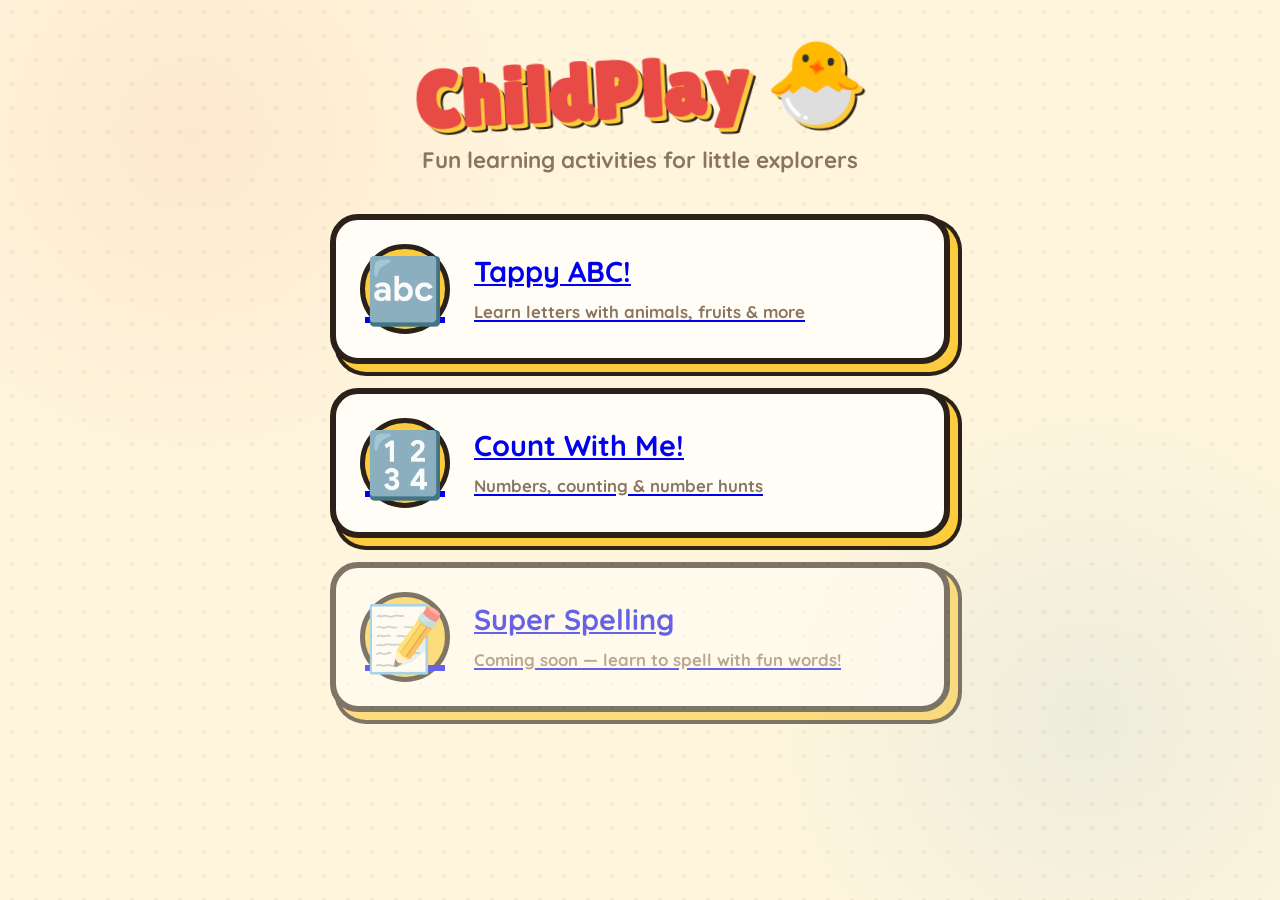
==== index.html @ 3441d0ae "Create homepage" ====
<!DOCTYPE html>
<html lang="en">
<head>
<meta charset="UTF-8">
<meta name="viewport" content="width=device-width, initial-scale=1.0">
<title>🌱 Little Learner</title>

<!-- Preload fonts used by common_ui.css -->
<link rel="preconnect" href="https://fonts.googleapis.com">
<link rel="preconnect" href="https://fonts.gstatic.com" crossorigin>
<link href="https://fonts.googleapis.com/css2?family=Lilita+One&family=Quicksand:wght@500;700&display=swap" rel="stylesheet">

<!-- Shared UI kit (reset, colors, cards, buttons, animations, etc.) -->
<link rel="stylesheet" href="css/common_ui.css">

<style>
  /* Home page specific styles */
  .hero {
    text-align: center;
    margin: 20px 0 40px;
  }
  .hero h1 {
    font-size: clamp(2.8rem, 8vw, 5rem);
    color: var(--red);
    text-shadow: 4px 4px 0 var(--yellow), 6px 6px 0 var(--ink);
    transform: rotate(-3deg);
    margin-bottom: 8px;
  }
  .hero .tagline {
    font-size: 1.4rem;
    color: #8a7560;
    font-weight: 700;
  }

  .activities-menu {
    width: 100%;
    max-width: 620px;
    display: flex;
    flex-direction: column;
    gap: 24px;
    margin: 0 auto;
  }

  .menu-card {
    display: flex;
    align-items: center;
    gap: 24px;
    padding: 24px;
    font-size: 1.8rem;
    text-align: left;
    cursor: pointer;
  }

  .menu-card .emoji {
    font-size: 4rem;
    width: 90px;
    height: 90px;
    display: grid;
    place-items: center;
    background: var(--yellow);
    border-radius: 50%;
    flex-shrink: 0;
    border: 5px solid var(--ink);
  }

  .coming-soon {
    opacity: 0.6;
    pointer-events: none;
  }
</style>
</head>
<body>

<div class="hero">
  <h1>ChildPlay 🐣</h1>
  <p class="tagline">Fun learning activities for little explorers</p>
</div>

<div class="activities-menu">
  <!-- Letters -->
  <a href="activities/letters/en.html" class="menu-card ink-border press-transition">
    <div class="emoji">🔤</div>
    <div>
      <strong>Tappy ABC!</strong><br>
      <span class="subtitle">Learn letters with animals, fruits &amp; more</span>
    </div>
  </a>

  <!-- Numbers -->
  <a href="activities/numbers/en.html" class="menu-card ink-border press-transition">
    <div class="emoji">🔢</div>
    <div>
      <strong>Count With Me!</strong><br>
      <span class="subtitle">Numbers, counting &amp; number hunts</span>
    </div>
  </a>

  <!-- Spelling (placeholder - directory exists but not yet built) -->
  <a href="activities/spelling/" class="menu-card ink-border press-transition coming-soon">
    <div class="emoji">📝</div>
    <div>
      <strong>Super Spelling</strong><br>
      <span class="subtitle">Coming soon — learn to spell with fun words!</span>
    </div>
  </a>
</div>

<script>
// Simple press feedback using shared classes
document.querySelectorAll('.menu-card').forEach(card => {
  card.addEventListener('mousedown', () => card.classList.add('press-down'));
  card.addEventListener('mouseup', () => card.classList.remove('press-down'));
  card.addEventListener('mouseleave', () => card.classList.remove('press-down'));
});
</script>

</body>
</html>
---- css/common_ui.css ----
/*  ============================================================
    common_ui.css - Shared kids UI kit for consistency across pages
    ============================================================ */

/* Unified playful color palette (single source of truth for both apps) */
:root {
  --ink: #2B2118;
  --cream: #FFF5DC;
  --bg: var(--cream);
  --paper: #FFFDF5;
  --yellow: #FCCC3E;
  --red: #E84A45;
  --orange: #F4933E;
  --green: #6BBE5A;
  --teal: #3CB4B0;
  --blue: #4D9DE0;
  --purple: #A77BCC;
  --pink: #F58FB5;

  /* Rainbow for numbers, highlights, tiles */
  --c1: var(--red);
  --c2: var(--orange);
  --c3: var(--yellow);
  --c4: #95E06C;
  --c5: var(--teal);
  --c6: var(--blue);
  --c7: var(--purple);
  --c8: var(--pink);
  --c9: #C490E4;
  --c10: #6BCB77;

  /* Menu tile backgrounds */
  --tile1: #FFE3E3;
  --tile2: #DFFBF1;
  --tile3: #EDE4FF;

  --font-body: 'Quicksand', sans-serif;
}

/* ------------------------------------------------------------------
   1. RESET / BASE (now authoritative for both apps)
   ------------------------------------------------------------------ */
* {
  box-sizing: border-box;
  -webkit-tap-highlight-color: transparent;
  margin: 0;
  padding: 0;
}

html, body {
  height: 100%;
}

body {
  font-family: var(--font-body);
  color: var(--ink);
  touch-action: manipulation;
  background:
    radial-gradient(circle at 15% 15%, var(--bg-blob-1, rgba(232,74,69,0.08)) 0%, transparent 25%),
    radial-gradient(circle at 85% 80%, var(--bg-blob-2, rgba(77,157,224,0.10)) 0%, transparent 25%),
    var(--bg);
  background-size: auto, auto, 24px 24px;
  min-height: 100vh;
  display: flex;
  flex-direction: column;
  align-items: center;
  padding: 24px 16px 32px;
  overflow-x: hidden;
  position: relative;
  z-index: 1;
}


/* Polka-dot decorative layer (overridable per app) */
body::before {
  content: "";
  position: fixed;
  inset: 0;
  background-image:
    radial-gradient(circle, rgba(0,0,0,0.05) 1.5px, transparent 2px);
  background-size: 24px 24px;
  pointer-events: none;
  z-index: 0;
}

/* ------------------------------------------------------------------
   2. TYPOGRAPHY
   ------------------------------------------------------------------ */
.heading-display, h1, .home-title, .screen-title {
  font-family: 'Lilita One', cursive;
  letter-spacing: 1px;
  color: var(--ink);
}

.subtitle, .category-label, .hint, .home-sub, .parade-hint, .prompt-bar {
  font-weight: 700;
  color: #8a7560;
  font-size: 1.05rem;
}

/* ------------------------------------------------------------------
   3. SHARED INTERACTIVE ELEMENTS (buttons, cards, selects)
   ------------------------------------------------------------------ */
.ink-border { border: 4px solid var(--ink); }
.ink-shadow-sm { box-shadow: 0 4px 0 var(--ink); }
.ink-shadow-md { box-shadow: 0 5px 0 var(--ink); }
.ink-shadow-lg { box-shadow: 0 6px 0 var(--ink); }
.ink-shadow-xl { box-shadow: 0 8px 0 var(--ink); }
.press-transition {
  transition: transform 0.12s ease, box-shadow 0.12s ease;
}
.press-down:active,
.press-down.tap,
.press-down:active {
  transform: translate(2px, 2px);
  box-shadow: 2px 2px 0 var(--ink);
}

.icon-btn,
.alpha-btn {
  border: 4px solid var(--ink);
  background: white;
  color: var(--ink);
  cursor: pointer;
  display: grid;
  place-items: center;
  box-shadow: 4px 4px 0 var(--ink);
  transition: transform 0.12s, box-shadow 0.12s;
}
.icon-btn {
  width: 58px; height: 58px;
  border-radius: 50%;
  font-size: 1.8rem;
}
.alpha-btn {
  width: 46px; height: 46px;
  font-family: 'Lilita One', cursive;
  font-size: 1.6rem;
  border-radius: 12px;
  border-width: 3px;
}
.alpha-btn:hover, .icon-btn:hover {
  transform: translate(-2px, -2px);
  box-shadow: 6px 6px 0 var(--ink);
}
.alpha-btn:active, .icon-btn:active {
  transform: translate(2px, 2px);
  box-shadow: 2px 2px 0 var(--ink);
}
.alpha-btn.active {
  background: var(--yellow, #FCCC3E);
  transform: scale(1.12) rotate(-4deg);
}

select {
  font-family: var(--font-body, 'Quicksand', sans-serif);
  font-weight: 700;
  font-size: 1.15rem;
  padding: 10px 22px;
  border: 4px solid var(--ink);
  border-radius: 16px;
  background: white;
  color: var(--ink);
  cursor: pointer;
  box-shadow: 5px 5px 0 var(--ink);
  transition: transform 0.12s, box-shadow 0.12s;
  appearance: none;
  background-image: url("data:image/svg+xml;utf8,<svg xmlns='http://www.w3.org/2000/svg' width='14' height='10' viewBox='0 0 14 10'><path d='M1 1l6 7 6-7' stroke='%232B2118' stroke-width='2.5' fill='none' stroke-linecap='round' stroke-linejoin='round'/></svg>");
  background-repeat: no-repeat;
  background-position: right 14px center;
  padding-right: 42px;
}
select:hover { transform: translate(-2px, -2px); box-shadow: 7px 7px 0 var(--ink); }
select:active { transform: translate(2px, 2px); box-shadow: 2px 2px 0 var(--ink); }

.card, .menu-card, .count-area, .hunt-target, .prompt-bar {
  background: var(--paper);
  border: 6px solid var(--ink);
  border-radius: 28px;
  box-shadow: 8px 8px 0 var(--yellow), 8px 8px 0 4px var(--ink);
  padding: 20px;
  position: relative;
}

.menu-card.tile1 { background: var(--tile1); }
.menu-card.tile2 { background: var(--tile2); }
.menu-card.tile3 { background: var(--tile3); }


/* ------------------------------------------------------------------
   4. SHARED ANIMATIONS (standardized; pages can extend with specificity)
   ------------------------------------------------------------------ */
@keyframes pop {
  0%   { transform: scale(0.6) rotate(-1deg); opacity: 0; }
  55%  { transform: scale(1.08) rotate(2deg); opacity: 1; }
  80%  { transform: scale(0.97) rotate(-2deg); }
  100% { transform: scale(1) rotate(-1deg); }
}
.animate { animation: pop 0.45s ease-out; }

@keyframes wiggle {
  0%, 100% { transform: rotate(0deg); }
  25% { transform: rotate(-6deg) scale(1.05); }
  75% { transform: rotate(6deg) scale(1.05); }
}
.wiggle { animation: wiggle 0.5s ease-in-out; }

@keyframes float {
  0%, 100% { transform: translateY(0) rotate(-3deg); }
  50% { transform: translateY(-12px) rotate(3deg); }
}
.deco {
  position: fixed;
  font-size: 2.4rem;
  opacity: 0.55;
  pointer-events: none;
  animation: float 6s ease-in-out infinite;
  z-index: 0;
}

@keyframes shake {
  0%, 100% { transform: translateX(0); }
  25% { transform: translateX(-6px); }
  75% { transform: translateX(6px); }
}

@keyframes fall {
  to { transform: translateY(110vh) rotate(720deg); }
}

/* ------------------------------------------------------------------
   5. SHARED GAME/UI COMPONENTS
   ------------------------------------------------------------------ */
.stage, .screen, .count-stage, .hunt-stage {
  width: 100%;
  max-width: 720px;
  display: flex;
  flex-direction: column;
  align-items: center;
}

.alphabet-row, .menu, .number-grid, .hunt-grid, .answer-row {
  display: flex;
  flex-wrap: wrap;
  gap: 12px;
  justify-content: center;
  margin-top: 16px;
}

.hint, .parade-hint, .home-sub {
  margin-top: 20px;
  text-align: center;
  font-size: 1.05rem;
  color: #8a7560;
  font-weight: 600;
}

.confetti-layer {
  position: fixed;
  inset: 0;
  pointer-events: none;
  z-index: 99;
  overflow: hidden;
}
.confetti {
  position: absolute;
  width: 14px;
  height: 14px;
  top: -20px;
  animation: fall linear forwards;
}

.cheer {
  position: fixed;
  top: 50%; left: 50%;
  transform: translate(-50%, -50%) scale(0);
  font-family: 'Lilita One', cursive;
  font-size: clamp(3rem, 12vw, 6rem);
  color: var(--red);
  text-shadow: 5px 5px 0 #fff, 5px 5px 0 2px var(--ink);
  pointer-events: none;
  z-index: 100;
  letter-spacing: 3px;
  transition: transform 0.4s cubic-bezier(.34,1.56,.64,1), opacity 0.4s;
  opacity: 0;
}
.cheer.show {
  transform: translate(-50%, -50%) scale(1) rotate(-5deg);
  opacity: 1;
}


.correct { animation: wiggle 0.5s ease; }
.wrong   { animation: shake 0.4s; opacity: 0.85; }

.no-select { user-select: none; }
.tappable { cursor: pointer; }

/* ------------------------------------------------------------------
   6. PER-APP OVERRIDES & MEDIA QUERIES
   ------------------------------------------------------------------ */
/* All colors are now defined in the shared :root above.
   Pages should only add truly unique layout/typography rules in their <style>. */

@media (max-width: 600px) {
  body { padding: 16px 8px 24px; }
  .deco { display: none; }
  .card, .menu-card { padding: 16px; border-radius: 20px; }
  .alpha-btn { width: 38px; height: 38px; font-size: 1.3rem; }
}

/* ============================================================
   APPENDIX — Unified palette (single :root in this file)
   ============================================================
   Both apps now share the exact same cheerful palette.
   --ink, --cream, --yellow, --red … --c1–c10, --tile1–3
   Individual HTML files only keep specialized rules.
   ============================================================ */
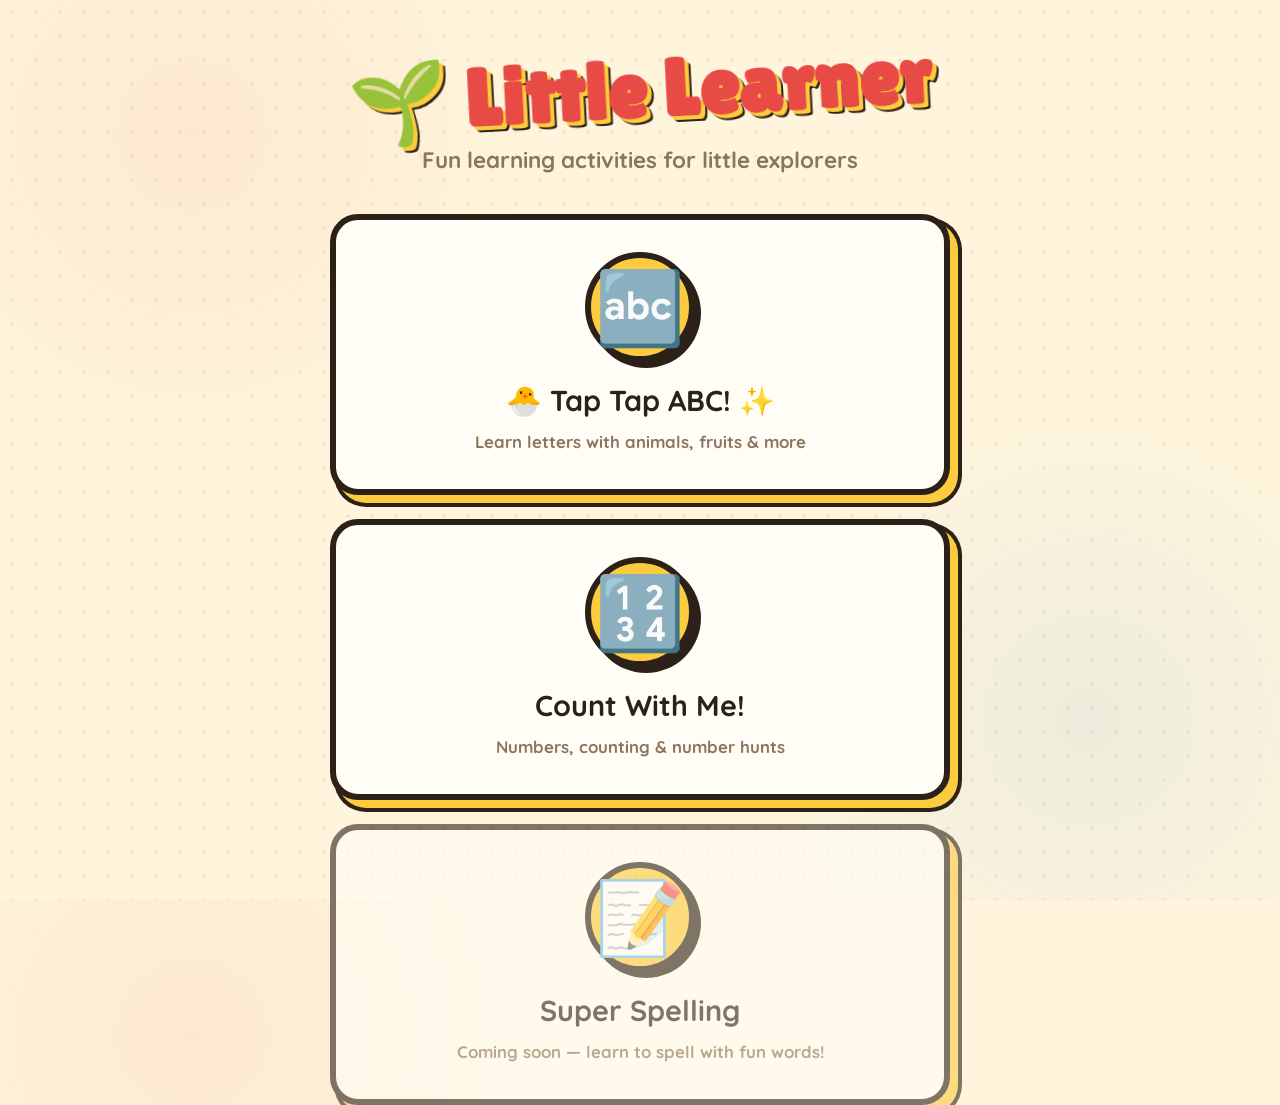
==== commit fca9368e: "Debugging" ====
--- a/index.html
+++ b/index.html
@@ -32,7 +32,7 @@
     font-weight: 700;
   }
 
-  .activities-menu {
+    .activities-menu {
     width: 100%;
     max-width: 620px;
     display: flex;
@@ -41,38 +41,49 @@
     margin: 0 auto;
   }
 
-  .menu-card {
+    .menu-card {
     display: flex;
+    flex-direction: column;
     align-items: center;
-    gap: 24px;
-    padding: 24px;
+    justify-content: center;
+    gap: 20px;
+    padding: 32px 24px;
     font-size: 1.8rem;
-    text-align: left;
+    text-align: center;
     cursor: pointer;
+    min-height: 180px;
+  }
+
+  .menu-card > div {
+    text-align: center;
+    line-height: 1.3;
   }
 
   .menu-card .emoji {
-    font-size: 4rem;
-    width: 90px;
-    height: 90px;
+    font-size: 4.5rem;
+    width: 110px;
+    height: 110px;
     display: grid;
     place-items: center;
     background: var(--yellow);
     border-radius: 50%;
     flex-shrink: 0;
-    border: 5px solid var(--ink);
+    border: 6px solid var(--ink);
+    box-shadow: 6px 6px 0 var(--ink);
   }
 
   .coming-soon {
     opacity: 0.6;
     pointer-events: none;
   }
+
+
 </style>
 </head>
 <body>
 
 <div class="hero">
-  <h1>ChildPlay 🐣</h1>
+  <h1>🌱 Little Learner</h1>
   <p class="tagline">Fun learning activities for little explorers</p>
 </div>
 
@@ -81,7 +92,7 @@
   <a href="activities/letters/en.html" class="menu-card ink-border press-transition">
     <div class="emoji">🔤</div>
     <div>
-      <strong>Tappy ABC!</strong><br>
+      <strong>🐣 Tap Tap ABC! ✨</strong><br>
       <span class="subtitle">Learn letters with animals, fruits &amp; more</span>
     </div>
   </a>
--- a/css/common_ui.css
+++ b/css/common_ui.css
@@ -46,6 +46,13 @@
   margin: 0;
   padding: 0;
 }
+
+/* Prevent default browser link styling (blue underlined text) */
+a {
+  color: inherit;
+  text-decoration: none;
+}
+
 
 html, body {
   height: 100%;
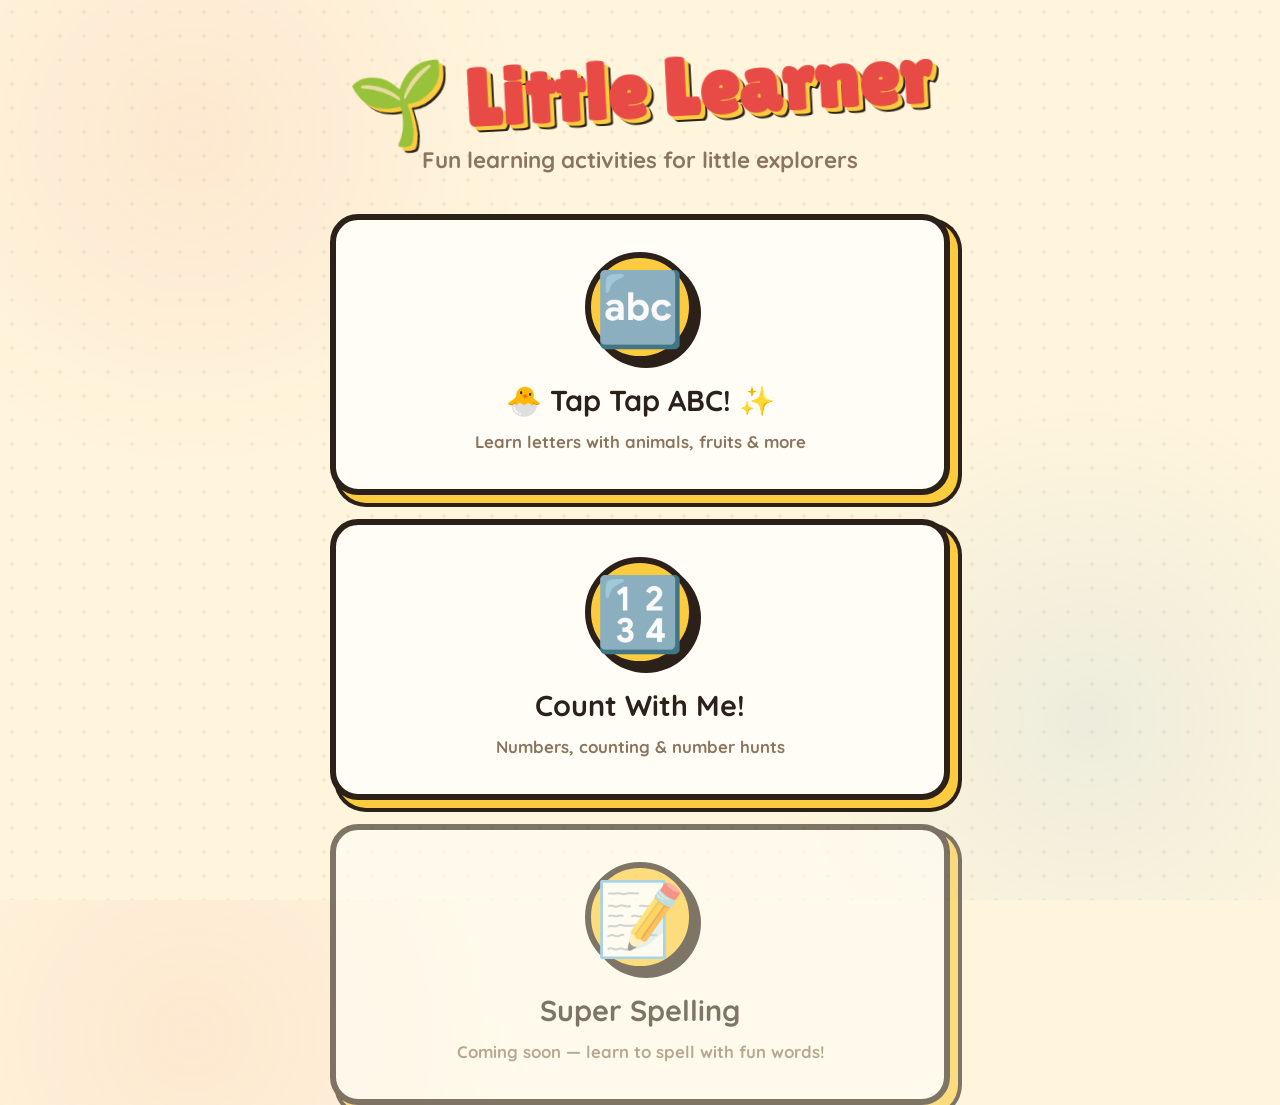
==== commit a7c8e263: "Fix speech synthesis functionality and improve UI layout/alignment" ====
--- a/index.html
+++ b/index.html
@@ -63,8 +63,11 @@
     font-size: 4.5rem;
     width: 110px;
     height: 110px;
-    display: grid;
-    place-items: center;
+    /* Flex centering (same pattern as fixed .alpha-btn) is more reliable for large emoji + custom fonts than grid/place-items */
+    display: flex;
+    align-items: center;
+    justify-content: center;
+    line-height: 1;
     background: var(--yellow);
     border-radius: 50%;
     flex-shrink: 0;
--- a/css/common_ui.css
+++ b/css/common_ui.css
@@ -129,8 +129,12 @@
   background: white;
   color: var(--ink);
   cursor: pointer;
-  display: grid;
-  place-items: center;
+  /* Flex + explicit centering is more reliable than grid/place-items for custom web fonts (Lilita One) + emoji/letters inside circles */
+  display: flex;
+  align-items: center;
+  justify-content: center;
+  text-align: center;
+  line-height: 1;
   box-shadow: 4px 4px 0 var(--ink);
   transition: transform 0.12s, box-shadow 0.12s;
 }
@@ -143,8 +147,9 @@
   width: 46px; height: 46px;
   font-family: 'Lilita One', cursive;
   font-size: 1.6rem;
-  border-radius: 12px;
+  border-radius: 50%;   /* true circles for the A–Z keyboard */
   border-width: 3px;
+  line-height: 1;      /* belt-and-suspenders for perfect vertical centering with the custom font */
 }
 .alpha-btn:hover, .icon-btn:hover {
   transform: translate(-2px, -2px);
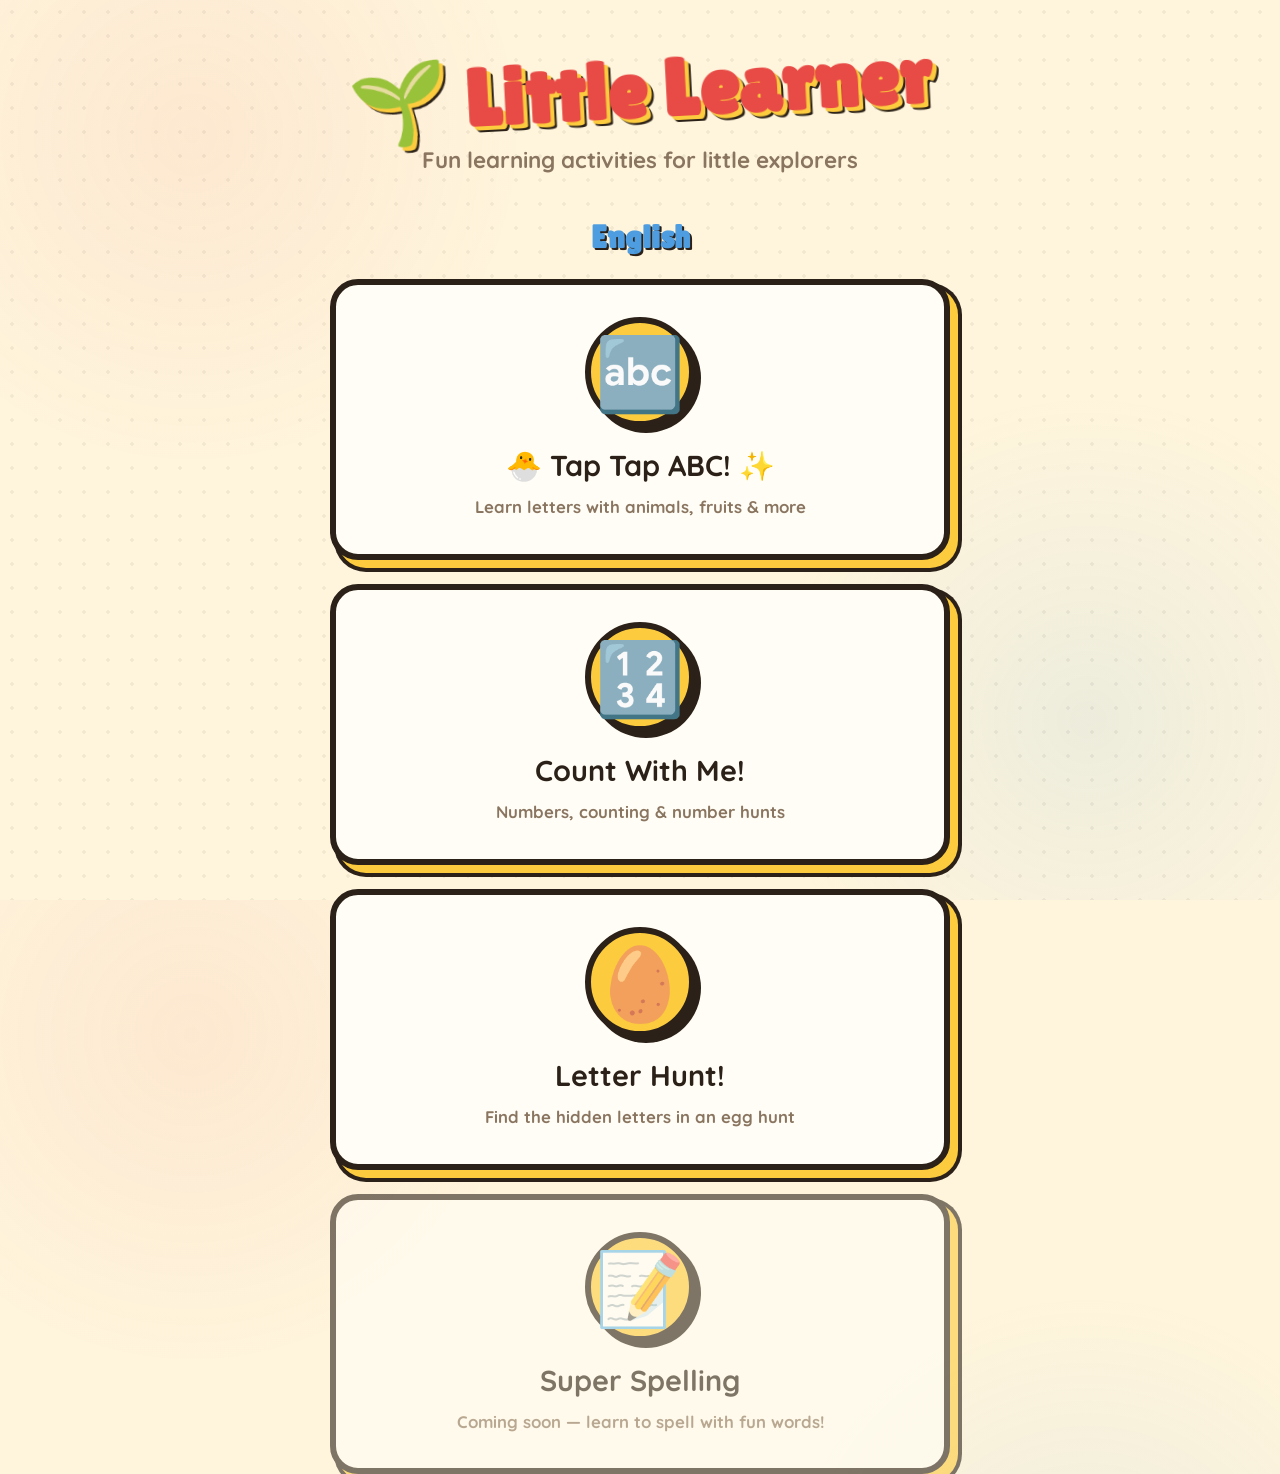
==== commit e449de99: "Add Letter Hunt activity, English section on home page, remove tap-to-count from Count the Critters " ====
--- a/index.html
+++ b/index.html
@@ -75,6 +75,15 @@
     box-shadow: 6px 6px 0 var(--ink);
   }
 
+  .lang-heading {
+    font-family: 'Lilita One', cursive;
+    font-size: 2rem;
+    color: var(--blue);
+    text-shadow: 2px 2px 0 var(--ink);
+    text-align: center;
+    margin-top: 4px;
+  }
+
   .coming-soon {
     opacity: 0.6;
     pointer-events: none;
@@ -91,6 +100,8 @@
 </div>
 
 <div class="activities-menu">
+  <h2 class="lang-heading">English</h2>
+
   <!-- Letters -->
   <a href="activities/letters/en.html" class="menu-card ink-border press-transition">
     <div class="emoji">🔤</div>
@@ -106,6 +117,15 @@
     <div>
       <strong>Count With Me!</strong><br>
       <span class="subtitle">Numbers, counting &amp; number hunts</span>
+    </div>
+  </a>
+
+  <!-- Letter Hunt -->
+  <a href="activities/letterhunt/en.html" class="menu-card ink-border press-transition">
+    <div class="emoji">🥚</div>
+    <div>
+      <strong>Letter Hunt!</strong><br>
+      <span class="subtitle">Find the hidden letters in an egg hunt</span>
     </div>
   </a>
 
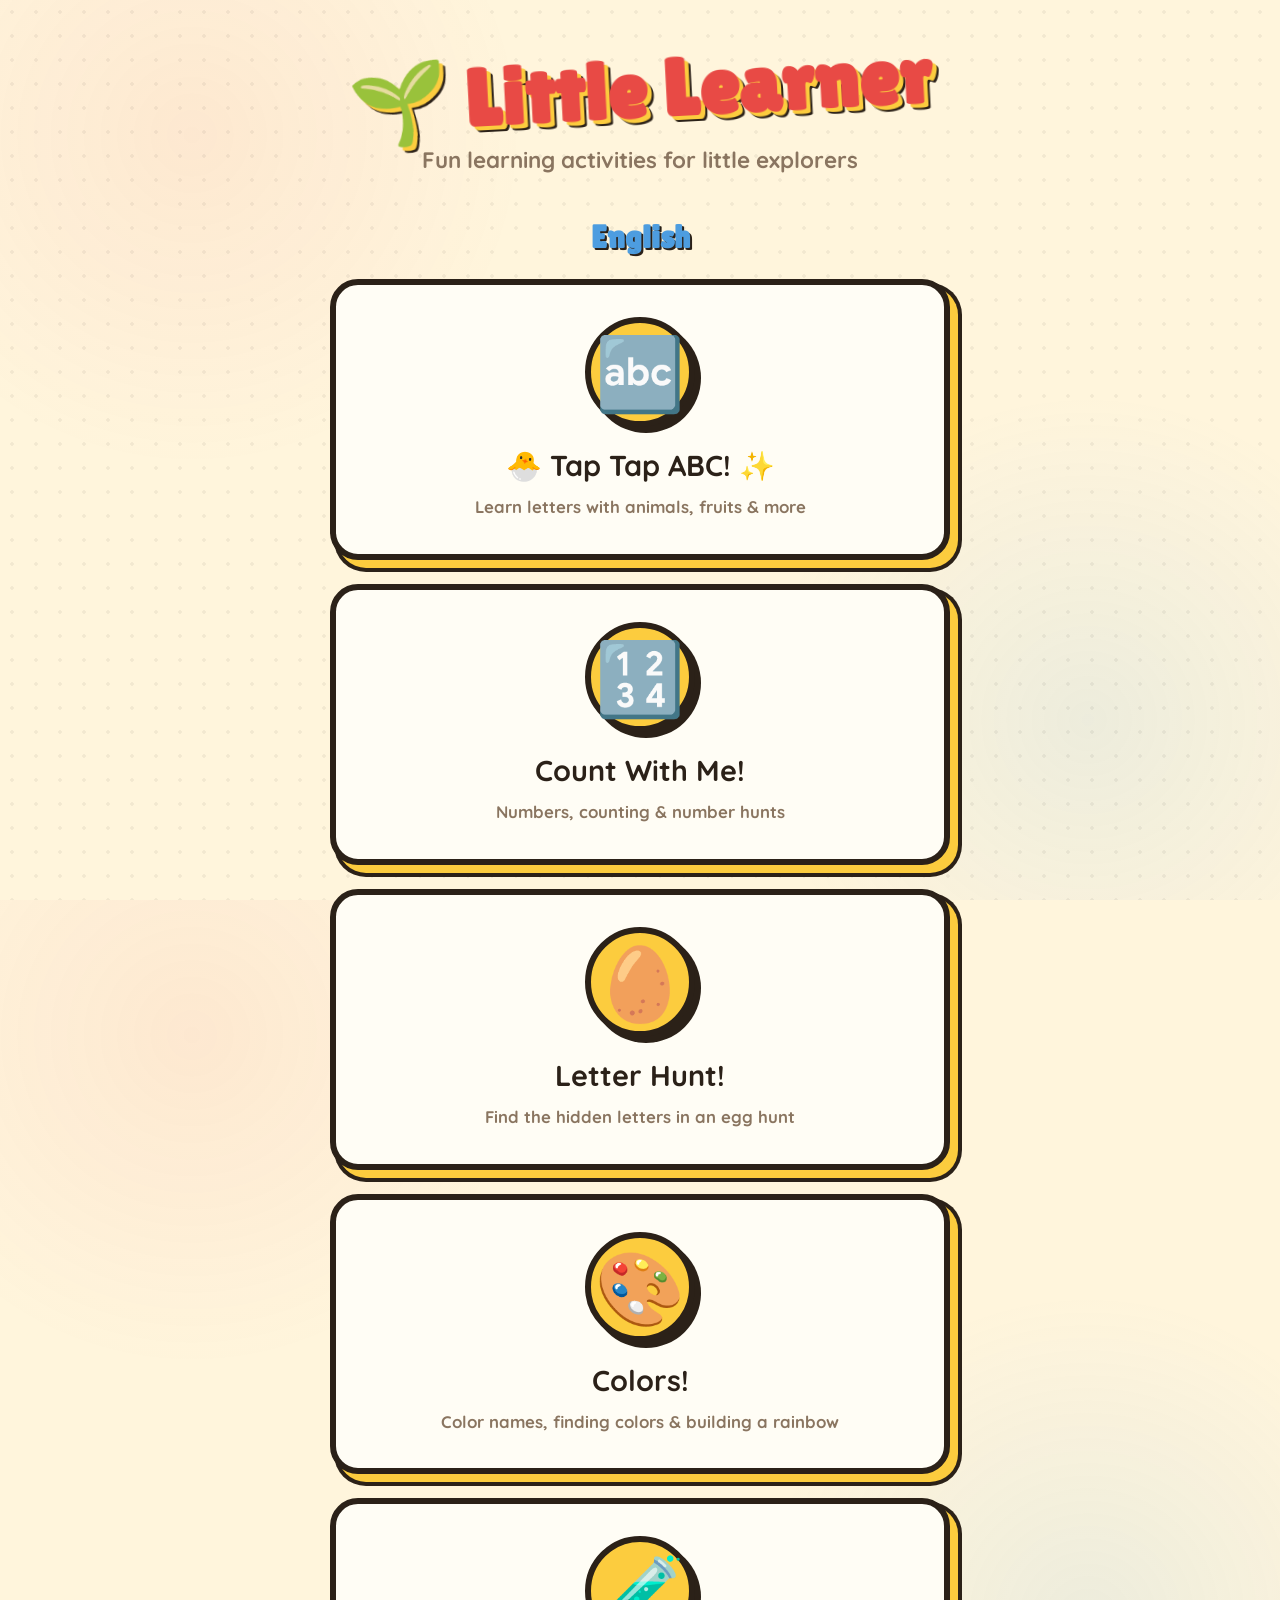
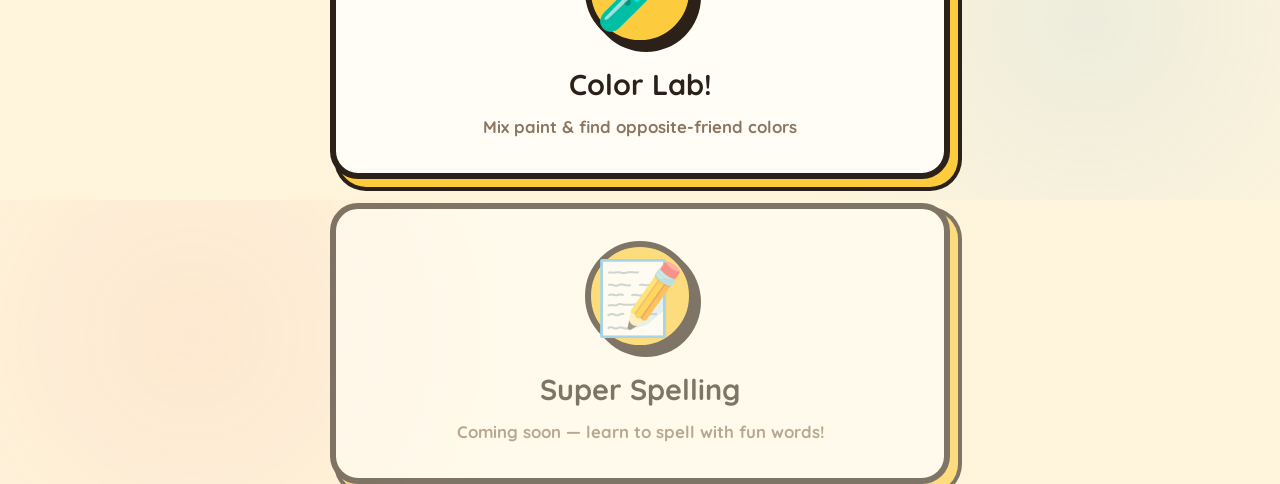
==== commit b86d8382: "Add Colors and Color Lab activities Colors: meet the colors, find the color, build a rainbow. Color " ====
--- a/index.html
+++ b/index.html
@@ -129,6 +129,24 @@
     </div>
   </a>
 
+  <!-- Colors -->
+  <a href="activities/colors/en.html" class="menu-card ink-border press-transition">
+    <div class="emoji">🎨</div>
+    <div>
+      <strong>Colors!</strong><br>
+      <span class="subtitle">Color names, finding colors &amp; building a rainbow</span>
+    </div>
+  </a>
+
+  <!-- Color Lab -->
+  <a href="activities/colorlab/en.html" class="menu-card ink-border press-transition">
+    <div class="emoji">🧪</div>
+    <div>
+      <strong>Color Lab!</strong><br>
+      <span class="subtitle">Mix paint &amp; find opposite-friend colors</span>
+    </div>
+  </a>
+
   <!-- Spelling (placeholder - directory exists but not yet built) -->
   <a href="activities/spelling/" class="menu-card ink-border press-transition coming-soon">
     <div class="emoji">📝</div>
